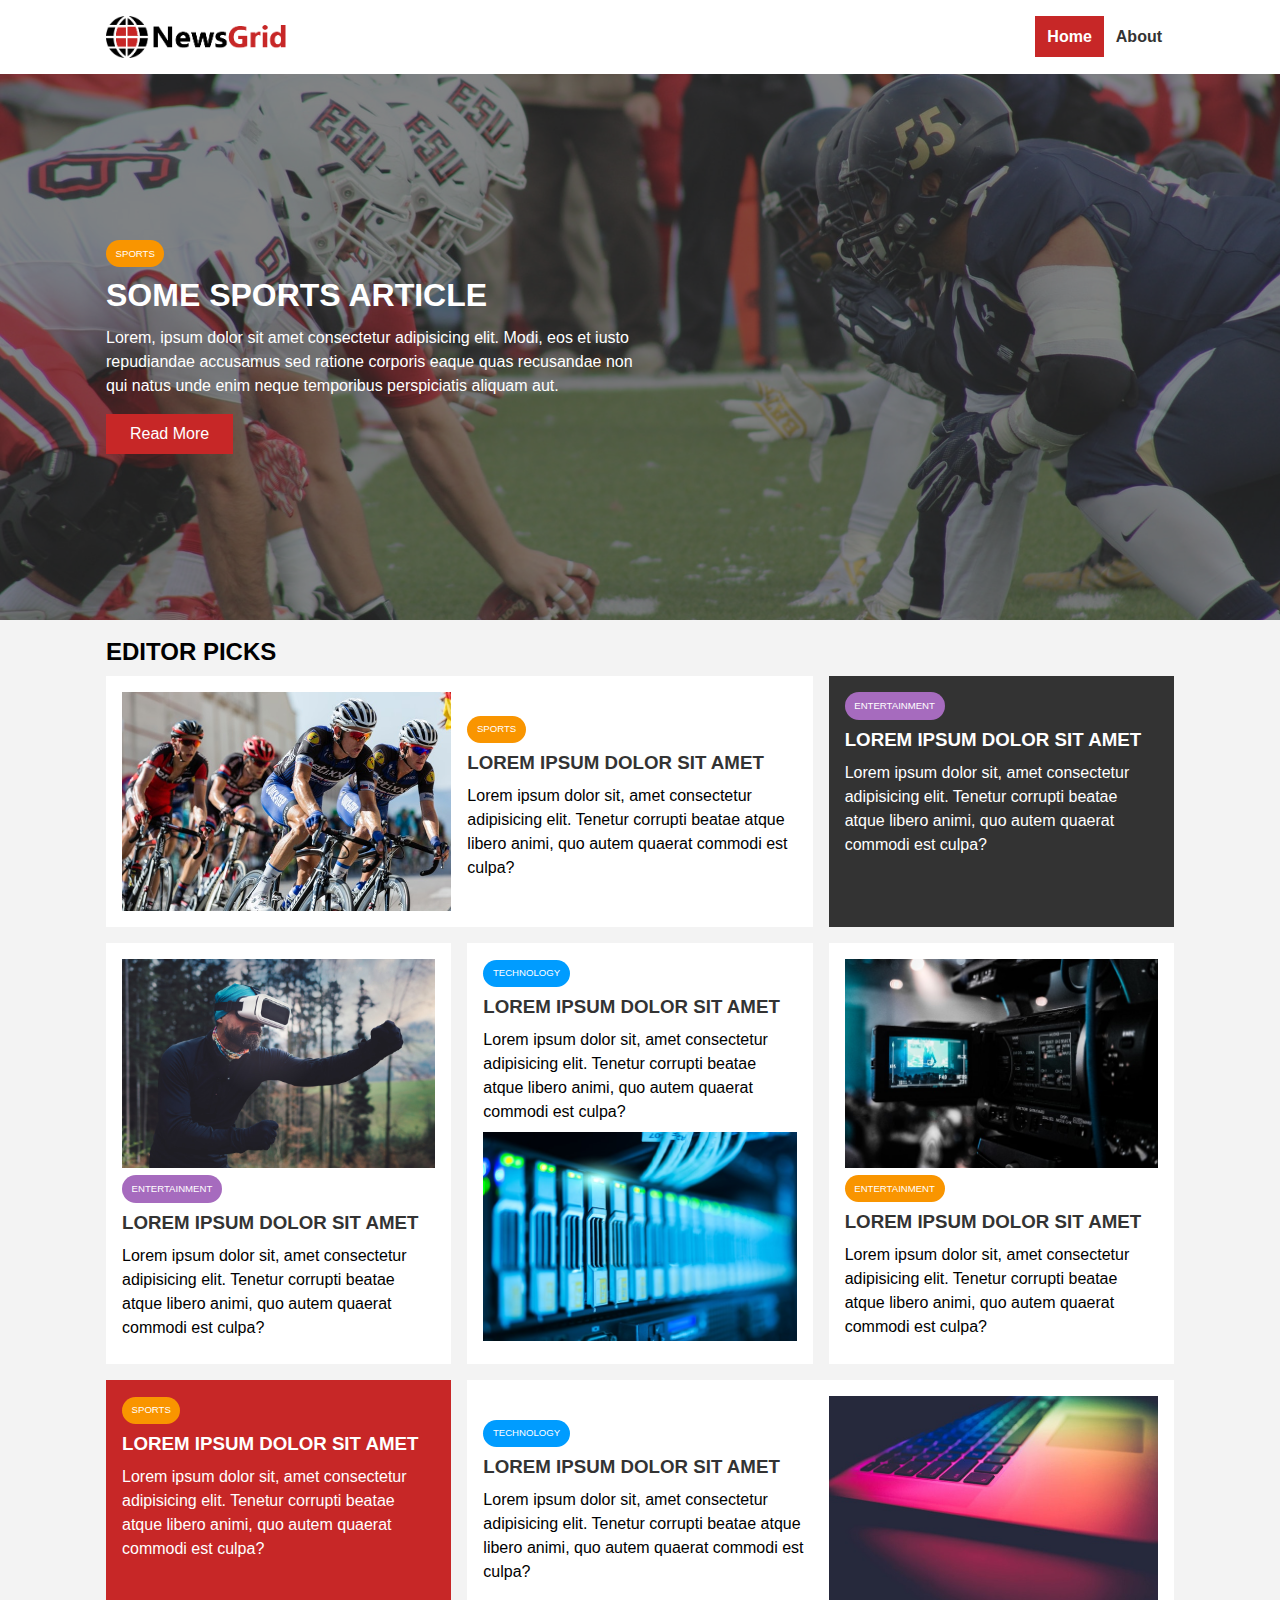
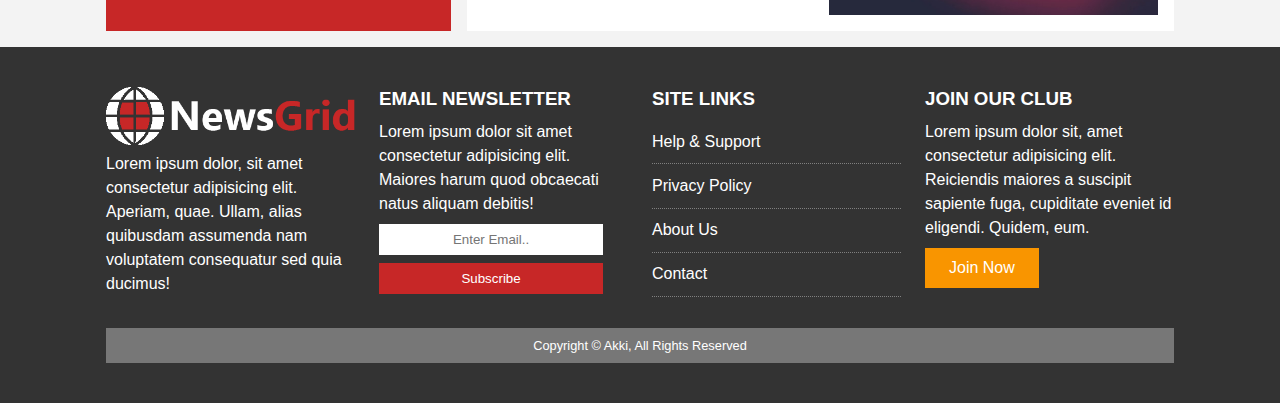
==== index.html @ 15c10324 "Initial Commit" ====
<!DOCTYPE html>
<html lang="en">

<head>
  <meta charset="UTF-8">
  <meta http-equiv="X-UA-Compatible" content="IE=edge">
  <meta name="viewport" content="width=device-width, initial-scale=1.0">
  <title>NewsGrid | Late News</title>
  <link rel="stylesheet" href="/css/main.css">
  <link rel="stylesheet" href="/css/mobile.css" media="screen and (max-width:768px)">
  <link rel="stylesheet" href="https://use.fontawesome.com/releases/v5.6.3/css/all.css"
    integrity="sha384-UHRtZLI+pbxtHCWp1t77Bi1L4ZtiqrqD80Kn4Z8NTSRyMA2Fd33n5dQ8lWUE00s/" crossorigin="anonymous">
  <link rel="shortcut icon" type="image/x-icon" href="favicon.ico">
</head>

<body>
  <nav id="main-nav">
    <div class="container">
      <img src="/img/logo.png" alt="">
      <div class="social">
        <a href="https://facebook.com"><i class="fab fa-facebook fa-2x"></i></a>
        <a href="https://twitter.com"><i class="fab fa-twitter fa-2x"></i></a>
        <a href="https://instagram.com"><i class="fab fa-instagram fa-2x"></i></a>
        <a href="https://youtube.com"><i class="fab fa-youtube fa-2x"></i></a>
      </div>
      <ul>
        <li><a class="active" href="index.html">Home</a></li>
        <li><a href="about.html">About</a></li>
      </ul>
    </div>
  </nav>
  <header class="showcase">
    <div class="container">
      <div class="showcase-content">
        <div class="showcase-container">
          <div class="category category-sports">Sports</div>
          <h1>Some Sports Article</h1>
          <p>Lorem, ipsum dolor sit amet consectetur adipisicing elit. Modi, eos et iusto repudiandae accusamus sed ratione corporis eaque quas recusandae non qui natus unde enim neque temporibus perspiciatis aliquam aut.</p>
          <a href="article.html" class="btn btn-primary">Read More</a>
        </div>
      </div>
    </div>
  </header>
  <section class="home-article">
    <div class="container">
      <h2>Editor Picks</h2>
      <div class="article-section">
        <div class="card">
          <img src="/img/articles/sports1.jpg" alt="">
          <div class="article-content">
            <div class="category category-sports">Sports</div>
            <h3><a href="article.html">Lorem ipsum dolor sit amet</a></h3>
            <p>Lorem ipsum dolor sit, amet consectetur adipisicing elit. Tenetur corrupti beatae atque libero animi, quo autem quaerat commodi est culpa?</p>

          </div>
        </div>

        <div class="card bg-dark">
          <div class="article-content">
            <div class="category category-ent">Entertainment</div>
             <h3><a href="article.html">Lorem ipsum dolor sit amet</a></h3>
            <p>Lorem ipsum dolor sit, amet consectetur adipisicing elit. Tenetur corrupti beatae atque libero animi, quo autem quaerat commodi est culpa?</p>
          </div>
        </div>

        <div class="card">
          <img src="/img/articles/ent1.jpg" alt="">
          <div class="article-content">
            <div class="category category-ent">Entertainment</div>
             <h3><a href="article.html">Lorem ipsum dolor sit amet</a></h3>
            <p>Lorem ipsum dolor sit, amet consectetur adipisicing elit. Tenetur corrupti beatae atque libero animi, quo autem quaerat commodi est culpa?</p>

          </div>
        </div>
      
        <div class="card">
          <div class="article-content">
            <div class="category category-tech">Technology</div>
             <h3><a href="article.html">Lorem ipsum dolor sit amet</a></h3>
            <p>Lorem ipsum dolor sit, amet consectetur adipisicing elit. Tenetur corrupti beatae atque libero animi, quo autem quaerat commodi est culpa?</p>
          </div>
           <img src="/img/articles/tech1.jpg" alt="">
        </div>
      
        <div class="card">
          <img src="/img/articles/ent2.jpg" alt="">
          <div class="article-content">
            <div class="category category-sports">Entertainment</div>
             <h3><a href="article.html">Lorem ipsum dolor sit amet</a></h3>
            <p>Lorem ipsum dolor sit, amet consectetur adipisicing elit. Tenetur corrupti beatae atque libero animi, quo autem quaerat commodi est culpa?</p>

          </div>
        </div>
      
        <div class="card bg-primary">
          <div class="article-content">
            <div class="category category-sports">Sports</div>
             <h3><a href="article.html">Lorem ipsum dolor sit amet</a></h3>
            <p>Lorem ipsum dolor sit, amet consectetur adipisicing elit. Tenetur corrupti beatae atque libero animi, quo autem quaerat commodi est culpa?</p>
          </div>
        </div>
      
        <div class="card">
          <div class="article-content">
            <div class="category category-tech">Technology</div>
             <h3><a href="article.html">Lorem ipsum dolor sit amet</a></h3>
            <p>Lorem ipsum dolor sit, amet consectetur adipisicing elit. Tenetur corrupti beatae atque libero animi, quo autem quaerat commodi est culpa?</p>
          </div>
          <img src="/img/articles/tech2.jpg" alt="">
        </div>
      </div>
    </div>
  </section>
  <footer class="main-footer bg-dark">
    <div class="container footer-container">
      <div class="footer-sub">
        <img src="/img/logo_light.png" alt="">
        <p>Lorem ipsum dolor, sit amet consectetur adipisicing elit. Aperiam, quae. Ullam, alias quibusdam assumenda nam voluptatem consequatur sed quia ducimus!</p>
      </div>
      <div class="footer-sub">
        <h3>Email Newsletter</h3>
        <p>Lorem ipsum dolor sit amet consectetur adipisicing elit. Maiores harum quod obcaecati natus aliquam debitis!</p>
        <input type="text" name="" id="" class="btn" placeholder="Enter Email..">
        <input type="submit" class="btn btn-primary" value="Subscribe">
      </div>
      <div class="footer-sub">
        <h3>Site Links</h3>
        <a class="links" href="">Help & Support</a>
        <a class="links"href="">Privacy Policy</a>
        <a class="links"href="">About Us</a>
        <a class="links"href="">Contact</a>
      </div>
      <div class="footer-sub">
        <h3>Join Our Club</h3>
        <p>Lorem ipsum dolor sit, amet consectetur adipisicing elit. Reiciendis maiores a suscipit sapiente fuga, cupiditate eveniet id eligendi. Quidem, eum.</p>
       <a href="" class="btn btn-secondary">Join Now</a>
      </div>
      <div class="footer-sub">
        <p>Copyright © Akki, All Rights Reserved</p>
      </div>
    </div>
  </footer>

</body>

</html>
---- css/main.css ----
:root {
  --primary-color: #c72727;
  --secondary-color: #f99500;
  --light-color: #f3f3f3;
  --dark-color: #333;
  --max-width: 1100px;
}
.category {
  --sports-color: #f99500;
  --ent-color: #a66bbe;
  --tech-color: #009cff;
}
*{
box-sizing: border-box;
padding: 0;
margin: 0;
}
body{
  font-family: 'Lato',sans-serif;
  line-height: 1.5;
  background-color: var(--light-color);
  transition: all 1s ease-in-out;
}
li{list-style: none;}
a{text-decoration: none;color: #333;}
img{width: 100%;}
p{ margin-bottom: .5rem;}

/* Utils */
.container{
  max-width: var(--max-width);
  margin: 0 auto;
  padding: 1rem;
}
.category{
  display: inline-block;
  border: none;
  background: white;
  padding:.4rem .6rem;
  border-radius: 20px;
  text-transform: uppercase;
  font-size: .6rem;
  margin-bottom: 0.5rem;
}
.category-sports{background: var(--sports-color);color: white;}
.category-ent{background: var(--ent-color);color: white;}
.category-tech{background: var(--tech-color);color: white;}
.card{padding: 1rem;background: white;}
.bg-dark h1,.bg-dark h2,.bg-dark h3,.bg-dark a,.bg-primary h1,.bg-primary h2,.bg-primary h3,.bg-primary a,.bg-secondary h1,.bg-secondary h2,
.bg-secondary h3,.bg-secondary a {
  color: #fff;
}

.btn{
  display: inline-block;
  background: white;
  color: black;
  padding: .5rem 1.5rem;
  text-align: center;
}
.btn:hover{opacity: .9;}
.btn-primary{ color: #fff; background: var(--primary-color);}
.btn-secondary { background: var(--secondary-color) }
h1,h2,h3,h4{text-transform: uppercase;margin-bottom: 0.55rem; line-height: 1.3;}
.bg-dark { background: var(--dark-color); color: #fff;}
.bg-primary { background: var(--primary-color); color: #fff;}
.bg-secondary { background: var(--secondary-color); color: #fff;}
.display-block{display: block;}
.l-heading{font-size: 2.5rem;}
/* navbar */
#main-nav{
  position: sticky;
  top: 0;
  z-index: 9;
  background: white;
}

#main-nav .container{
  max-width: var(--max-width);
  margin: 0 auto;
  padding: 1rem;
  display: grid;
  grid-template-columns: 6fr 3fr 2fr;
  align-items: center;
  overflow: hidden;
}

#main-nav .container img{
  width: 180px;
}
#main-nav ul{
  justify-self: end;
  display: flex;
}
#main-nav ul li a{
  padding: .75rem;
  font-weight: bold;
}
#main-nav ul li a.active{
  background-color: var(--primary-color);
  color: #fff;
}

#main-nav ul li a:hover{
  background-color: var(--light-color);
  color: #333;
  transition: all .5s ease-in-out;
}
#main-nav .social{
  justify-self: center;
}
#main-nav .social a i{
margin-right: .5rem;
color: #777;
}
/* showcase and overlay */
.showcase{
  background: var(--dark-color);
  padding: 2rem;
  color: white;
  position: relative;
}
.showcase::before{
  content: "";
  position: absolute;
  top: 0;
  left:0;
  background: url("../img/featured.jpg") no-repeat center center/cover;
  width: 100%;
  height: 100%;
  opacity: .4;
}
/* .showcase content */
.showcase-content{
  display: grid;
  grid-template-columns: repeat(2,1fr);
  height: 50vh;
  align-items: center;
  justify-content: center;
}
.showcase-container{
  z-index: 1;
}
.showcase-container p{
  margin-bottom: 1rem;
}
/* article */
.article-section{
  display: grid;
  grid-template-columns: repeat(3,1fr);
  grid-gap: 1rem;
}
.article-section .card:first-child,.article-section .card:last-child{
  grid-column: 1/span 2;
  display: grid;
  grid-template-columns: 1fr 1fr;
  grid-gap: 1rem;
  align-items: center;
}
.article-section .card:last-child{  grid-column: 2/span 2;}
.main-footer{
  padding: 1.5rem;
}
/* footer  */
.footer-container{
  display: grid;
  grid-template-columns: repeat(4,1fr);
  grid-gap: 1.5rem;
}
.footer-container [type='Submit'],.footer-container [type='text']{
 width: 90%;
 border: none;
 margin-bottom: .5rem;
}
.links{
 padding: .6rem 0;
  border-bottom: 1px dotted gray;
  display: block;
}
.links:hover{
  color: var(--primary-color);
}
.footer-container >:last-child{
  grid-column: 1/span 4;
  padding: .5rem;
  background: #777;
  text-align: center;
  margin: 0;
}
.footer-container >:last-child p{
  margin: 0;
  font-size: .8rem;
}

.content-container{
  display: grid;
  grid-template-columns: 5fr 2fr;
  grid-gap: 1.5rem;
  margin: 1rem 0;
}
.content-container >*:first-child{
  grid-row: 1/span 3;
}
.meta{
  display: flex;
  align-items: center;
  justify-content: space-between;
  padding: .2rem;
  background: #eee;
}
.meta .category{
 margin-top:.4rem
}
---- css/mobile.css ----
#main-nav .social{
   display: none;
}
#main-nav .container{grid-template-columns: 1fr;grid-gap:1.5rem}
#main-nav ul,#main-nav .container img{
   justify-self: center;
}
#main-nav ul li a{
   padding: .5rem;
}
.article-section{
   grid-template-columns: repeat(2,1fr);
}
.article-section .card:first-child,.article-section .card:last-child{
   grid-column: 1;
   grid-template-columns: 1fr;
}

@media (max-width:600px) {
   .showcase-content,.article-section,.footer-container,.content-container{
   grid-template-columns: 1fr;
   }
   .footer-container >:last-child{
      grid-column: 1;
   }
   .footer-container > *:first-child,
   .footer-container > *:nth-child(2){
      border-bottom: #444 dotted 1px;
      padding-bottom: 1rem;
   }
   .content-container >*:first-child{
      grid-row: 1;
   }

}
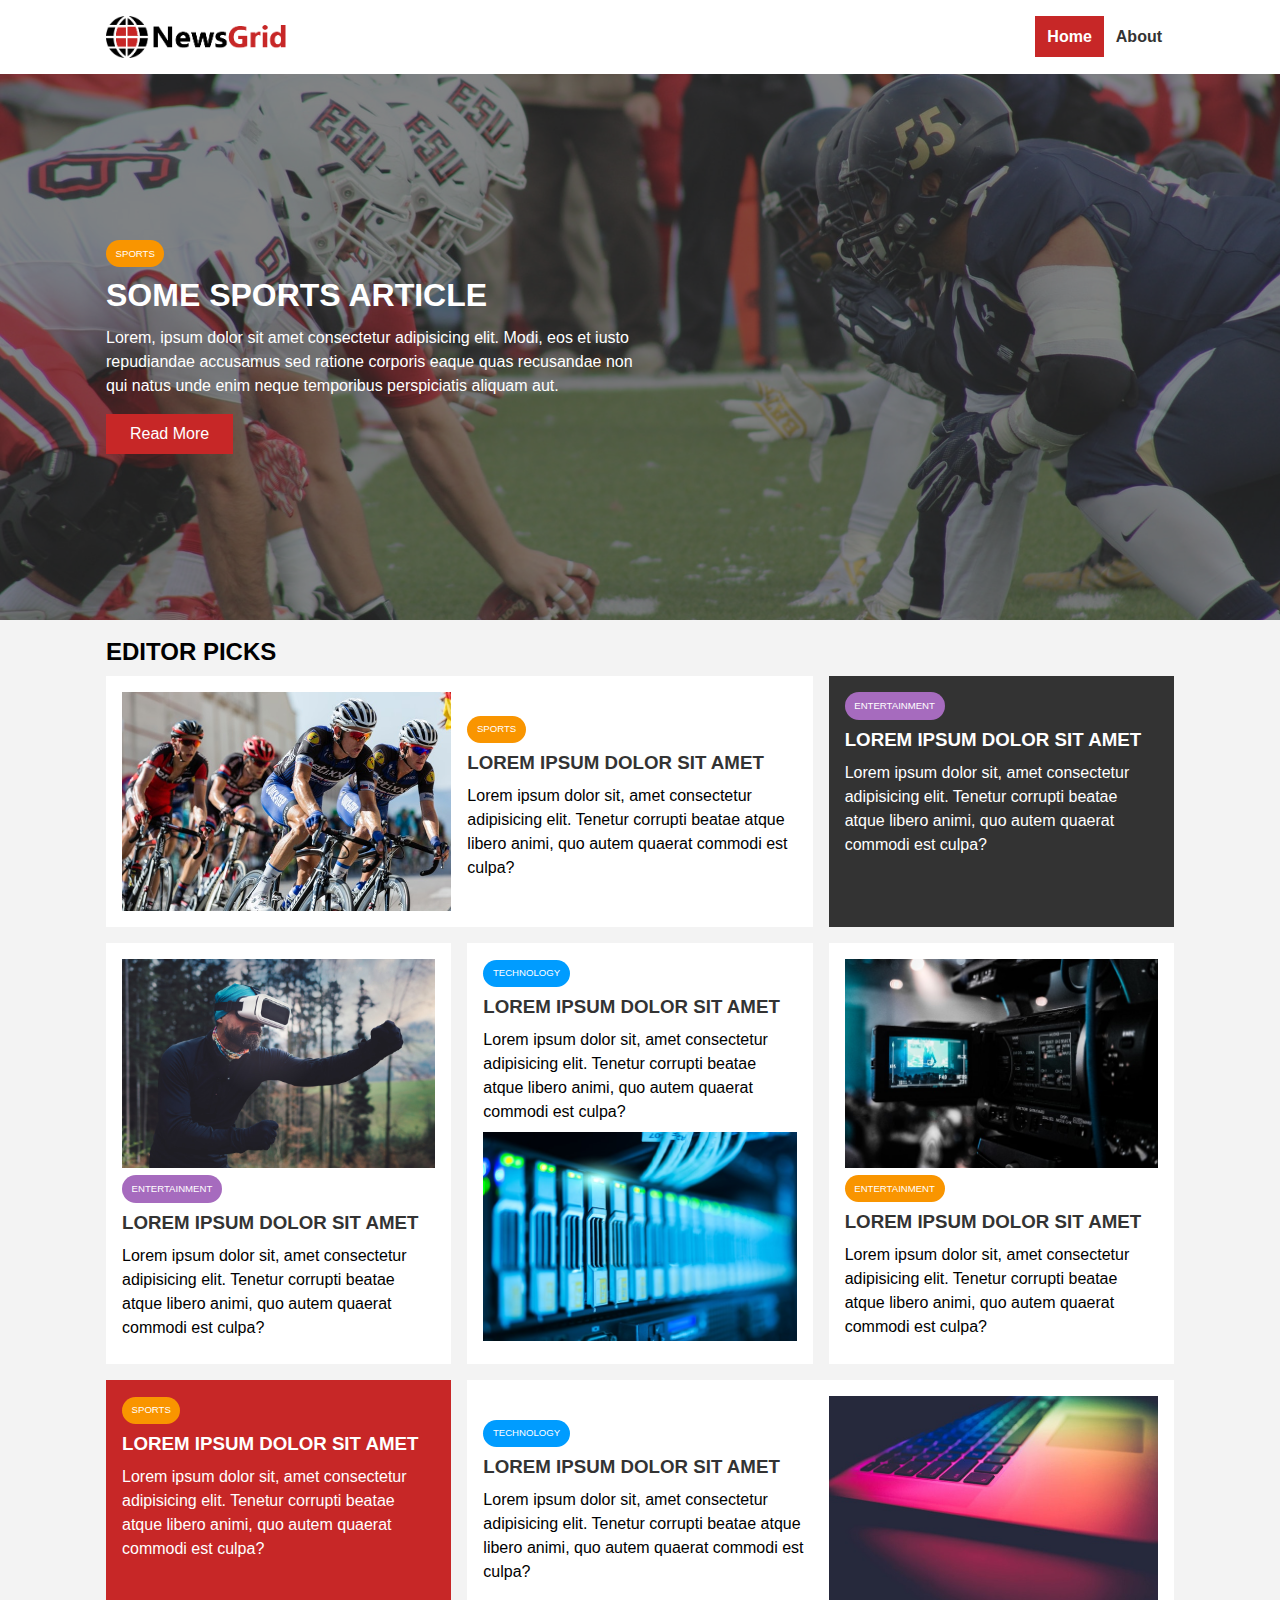
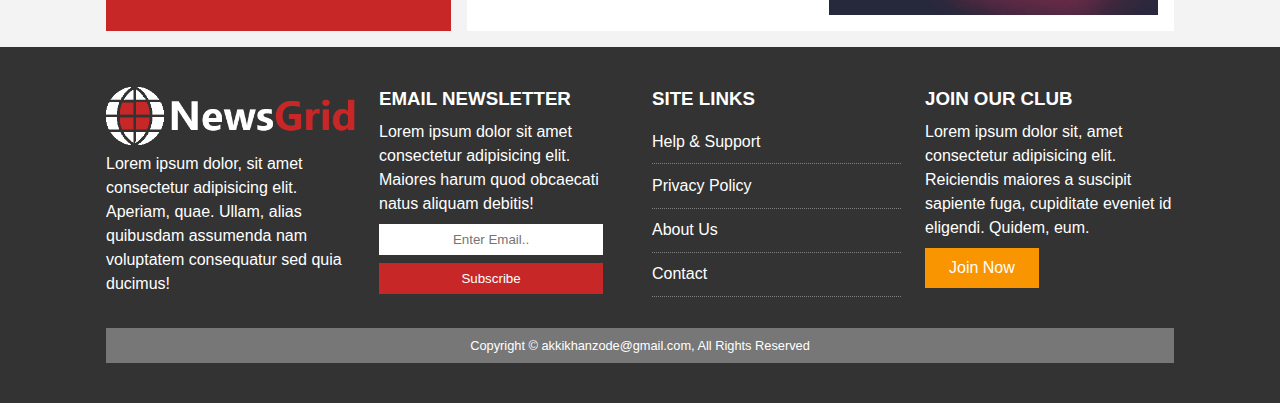
==== commit 4d927900: "test from vs code" ====
--- a/index.html
+++ b/index.html
@@ -120,8 +120,10 @@
       <div class="footer-sub">
         <h3>Email Newsletter</h3>
         <p>Lorem ipsum dolor sit amet consectetur adipisicing elit. Maiores harum quod obcaecati natus aliquam debitis!</p>
-        <input type="text" name="" id="" class="btn" placeholder="Enter Email..">
-        <input type="submit" class="btn btn-primary" value="Subscribe">
+        <form name="contact" method="POST" data-netlify="true">
+          <input type="text" name="email" id="email" class="btn" placeholder="Enter Email..">
+          <input type="submit" class="btn btn-primary" value="Subscribe">
+        </form>
       </div>
       <div class="footer-sub">
         <h3>Site Links</h3>
@@ -136,7 +138,7 @@
        <a href="" class="btn btn-secondary">Join Now</a>
       </div>
       <div class="footer-sub">
-        <p>Copyright © Akki, All Rights Reserved</p>
+        <p>Copyright © akkikhanzode@gmail.com, All Rights Reserved</p>
       </div>
     </div>
   </footer>
